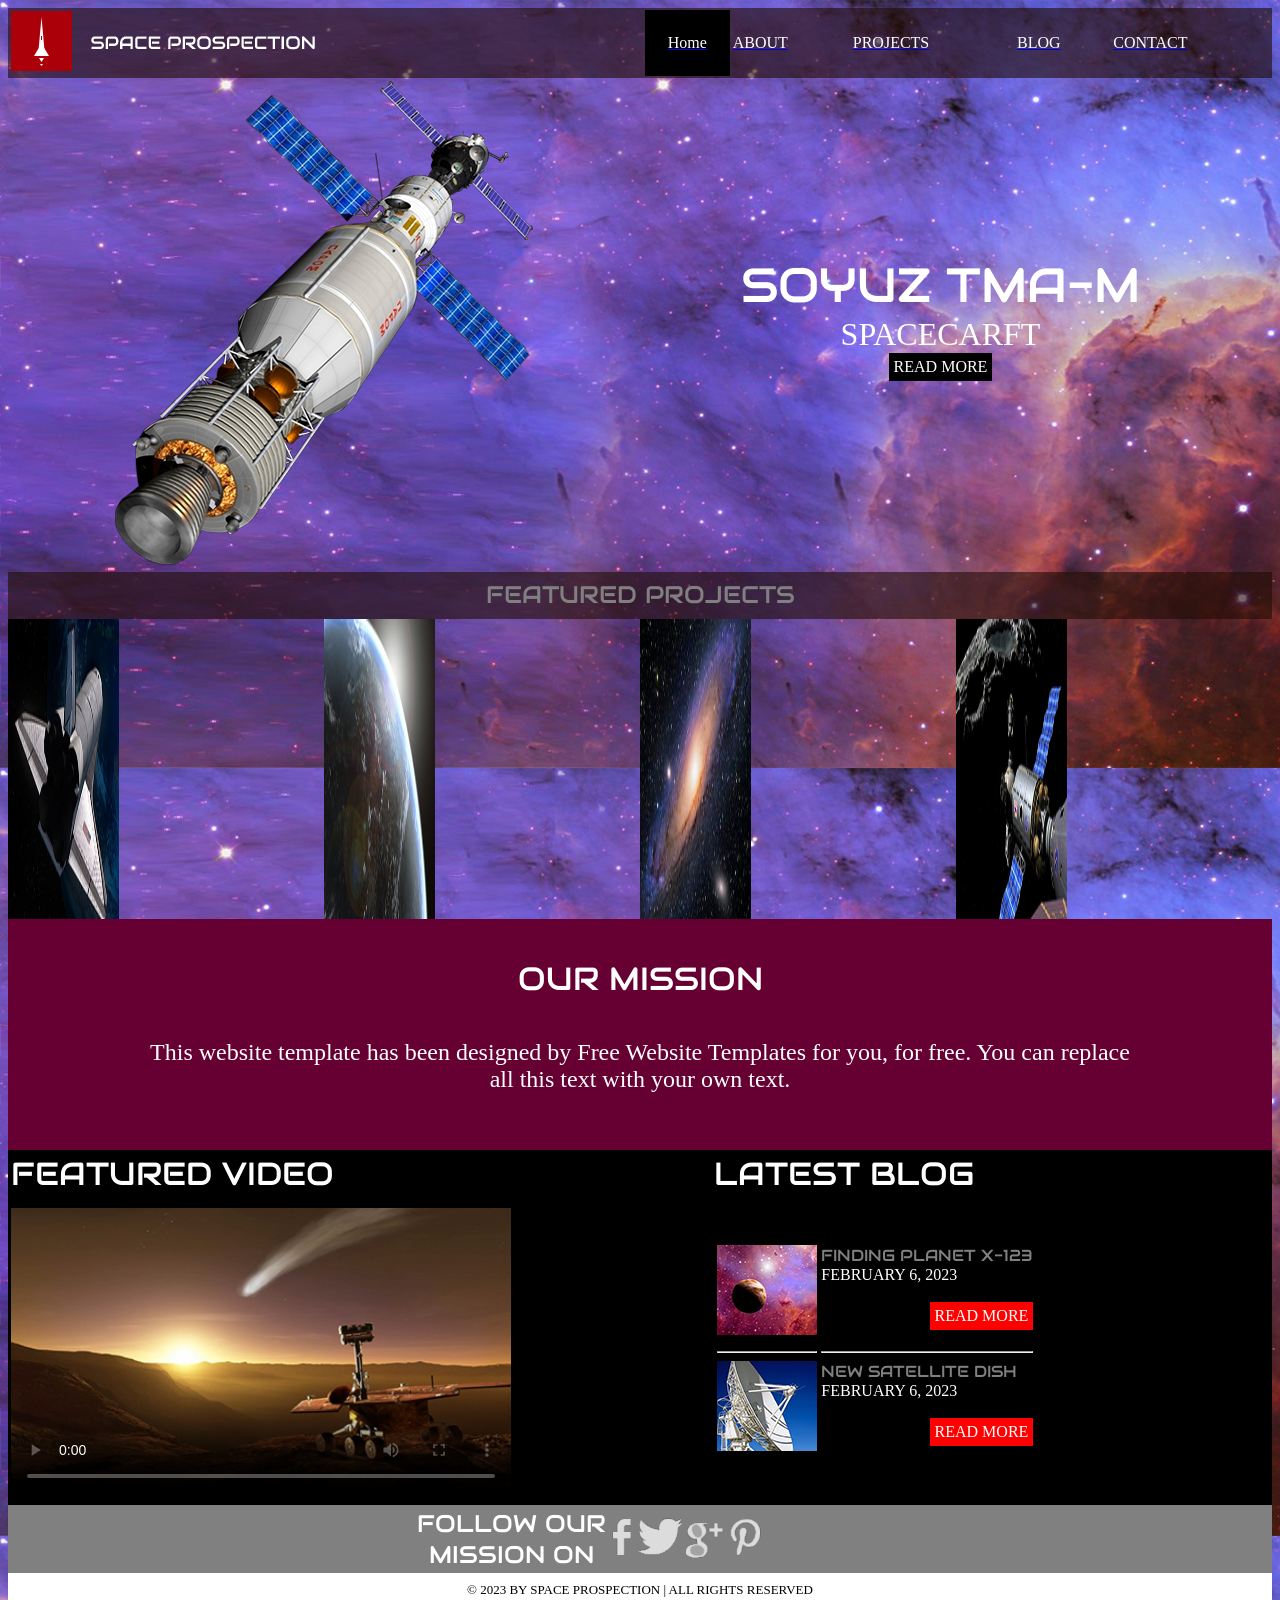
==== index.html @ f5b2ef61 "Update index.html" ====
<!DOCTYPE html>
<html lang="en">

<head>
    <meta charset="UTF-8">
    <meta name="viewport" content="width=device-width, initial-scale=1.0">
    <title>Home</title>
    <link href="https://fonts.googleapis.com/css2?family=Audiowide&display=swap" rel="stylesheet">
</head>

<body background="bg-home.jpg">
    <table background="bg-transparent1.png" width="100%">
        <td><img src="logo.png"></td>
        <td bgcolor="black" align="center"> <a href="#"> <font color="white">Home </font></a></td>
        <td><a href="about.html"> <font color="white">ABOUT </font></a></td>
        <td> <a href="project.html"> <font color="white">PROJECTS </font></a></td> 
        <td> <a href="blog.html"> <font color="white">BLOG </font></a></td>
        <td> <a href="Contact.html"> <font color="white">CONTACT </font></a></td>
    </table>

    <table>
        <tr>
            <td width="100"></td>
            <td>
                <img src="satellite.png">
            </td>
            <td width="200"></td>
            <td align="center">
                <font color="white" face="Audiowide" size="7">SOYUZ TMA-M<BR></font>
                <font color="white" size="6">SPACECARFT<BR></font>

                <table bgcolor="black" align="center" cellpadding="5" cellspacing="0">
                    <tr>
                        <td align="center">
                            <font color="white" size="3">READ MORE</font>
                        </td>
                    </tr>
                </table>

                </p>
            </td>
        </tr>

    </table>



    <table background="bg-transparent1.png" width="100%" cellpadding="5">

        <tr>
            <td align="center">
                <font color="grey" face="Audiowide" size="5"> FEATURED PROJECTS
            </td>
            </font>
        </tr>
        <tr>

        </tr>
    </table>

    <table cellspacing="0" cellpadding="0">
        <tr>
            <td><img src="project-image1.jpg" width="35%" height="300" align="top"></td>
            <td><img src="project-image2.jpg" width="35%" height="300" align="top"></td>
            <td><img src="project-image3.jpg" width="35%" height="300" align="top"></td>
            <td><img src="project-image4.jpg" width="35%" height="300" align="top"></td>
        </tr>
    </table>

    <table bgcolor="#660033" width="100%">
        <tr>
            <td align="center">
                <br><br>
                <font color="white" face="Audiowide" size="6"> OUR MISSION </font>
            </td>
        </tr>
        <tr bgcolor="#660033">
            <td align="center">
                <br>
                <br>

                <font color="white" size="5">
                    This website template has been designed by Free
                    Website Templates for you, for free. You can replace<br>
                    all this text with your own text.
                    <br>
                    <br>
                    <br>
                </font>
            </td>
        </tr>
        </tr>
    </table>

    <table bgcolor="black" width="100%">
        <tr>
            <td>
                <font color="white" face="Audiowide" size="6">
                    FEATURED VIDEO </font>
            </td>
            <td>
                <font color="white" face="Audiowide" size="6">
                    LATEST BLOG </font>
            </td>
        </tr>
        <tr>
            <td>
                <video src="#" controls poster="mars-rover.jpg" width="500" height="300"></video>
            </td>
            <td>
                <table>
                    <tr>
                        <td>
                            <img src="finding-planet.jpg">
                        </td>
                        <td valign="top">
                            <font color="grey" face="Audiowide" size="3">FINDING PLANET X-123</font><br>
                            <Font color="white">FEBRUARY 6, 2023</Font>
                            <table bgcolor="red" align="right"  cellpadding="5" cellspacing="0">
                                <tr>
                                       <br><br>
                                    <td align="center">
                                        <font color="white" size="3">READ MORE</font>
                                       
                                    </td>
                                    
                                </tr>
                            </table>
                        
                        </td>
                        
                    </tr>

                    <tr>
                    
                        <td>
                            <hr>

                            <img src="new-satellitedish.jpg">
                        </td>

                        <td valign="top">
                            <hr>
                            <font color="grey" face="Audiowide" size="3">NEW SATELLITE DISH</font><br>
                            <Font color="white">FEBRUARY 6, 2023</Font>
                        
                        <table bgcolor="red" align="right"  cellpadding="5" cellspacing="0">
                    <tr>
                           <br><br>
                        <td align="center">
                            <font color="white" size="3">READ MORE</font>
                        </td>
                    </tr>
                </table>
                        </td>

            </td>
        </tr>
    </table>

    </td>
    <td width="100"></td>
    </tr>

    </table>


      <table width="100%" bgcolor="grey" cellpadding="1">

        <tr align="center">
         <td width="400" ></td>
            <td >
                <font color="white" face="Audiowide" size="5">FOLLOW OUR MISSION ON</font>
            </td>
           
            <td><img src="f.png"></td>
            <td><img src="p.png"></td>
            <td><img src="g.png"></td>
            <td><img src="icons.png"></td>
            <td width="500"></td>
        </tr>

    </table>
    <table width="100%" bgcolor="white" cellpadding="5">
        <tr align="center">
            <td>
                <font color="black" size="2">© 2023 BY SPACE PROSPECTION | ALL RIGHTS RESERVED</font>
            </td>
        </tr>
    </table>


</body>


</html>
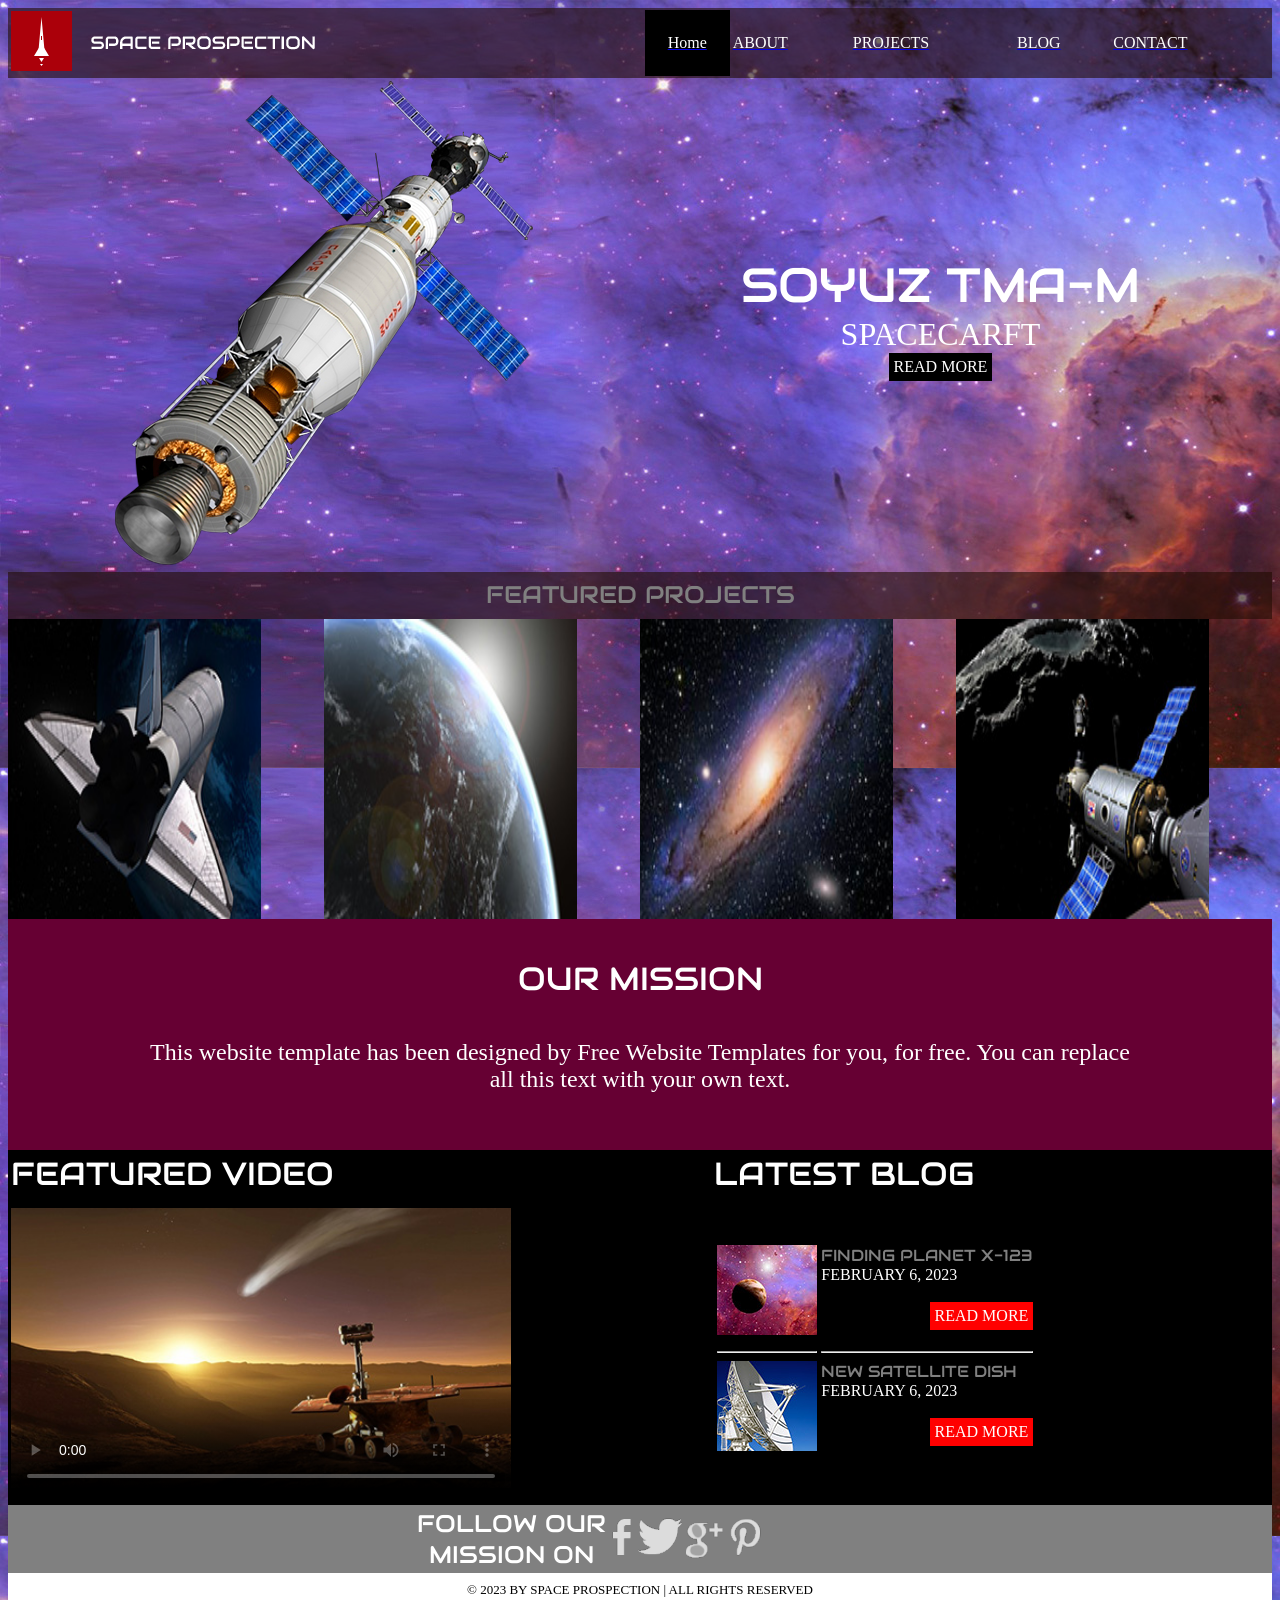
==== commit 32106026: "Update index.html" ====
--- a/index.html
+++ b/index.html
@@ -60,10 +60,10 @@
 
     <table cellspacing="0" cellpadding="0">
         <tr>
-            <td><img src="project-image1.jpg" width="35%" height="300" align="top"></td>
-            <td><img src="project-image2.jpg" width="35%" height="300" align="top"></td>
-            <td><img src="project-image3.jpg" width="35%" height="300" align="top"></td>
-            <td><img src="project-image4.jpg" width="35%" height="300" align="top"></td>
+            <td><img src="project-image1.jpg" width="80%" height="300" align="top"></td>
+            <td><img src="project-image2.jpg" width="80%" height="300" align="top"></td>
+            <td><img src="project-image3.jpg" width="80%" height="300" align="top"></td>
+            <td><img src="project-image4.jpg" width="80%" height="300" align="top"></td>
         </tr>
     </table>
 
@@ -209,3 +209,4 @@
 
 
 
+
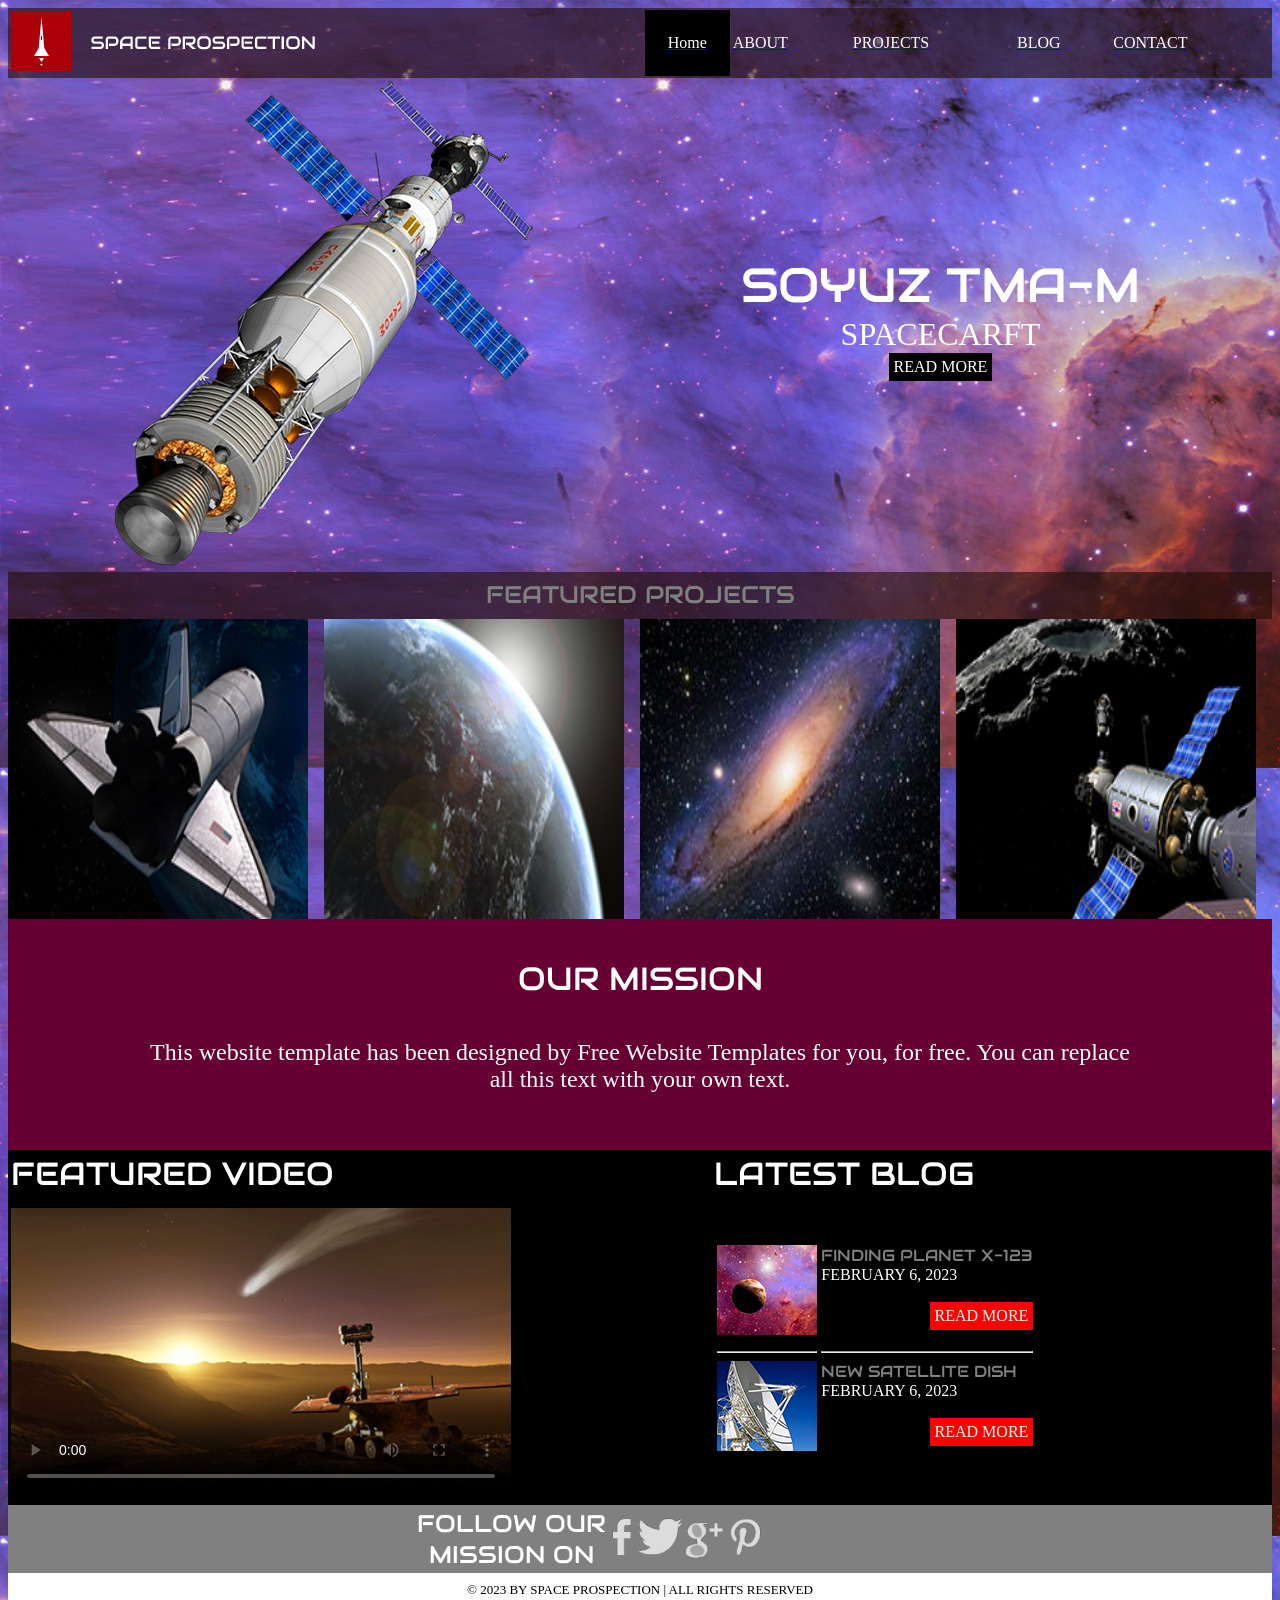
==== commit e0f1a7dd: "Update index.html" ====
--- a/index.html
+++ b/index.html
@@ -60,10 +60,10 @@
 
     <table cellspacing="0" cellpadding="0">
         <tr>
-            <td><img src="project-image1.jpg" width="80%" height="300" align="top"></td>
-            <td><img src="project-image2.jpg" width="80%" height="300" align="top"></td>
-            <td><img src="project-image3.jpg" width="80%" height="300" align="top"></td>
-            <td><img src="project-image4.jpg" width="80%" height="300" align="top"></td>
+            <td><img src="project-image1.jpg" width="95%" height="300" align="top"></td>
+            <td><img src="project-image2.jpg" width="95%" height="300" align="top"></td>
+            <td><img src="project-image3.jpg" width="95%" height="300" align="top"></td>
+            <td><img src="project-image4.jpg" width="95%" height="300" align="top"></td>
         </tr>
     </table>
 
@@ -210,3 +210,4 @@
 
 
 
+
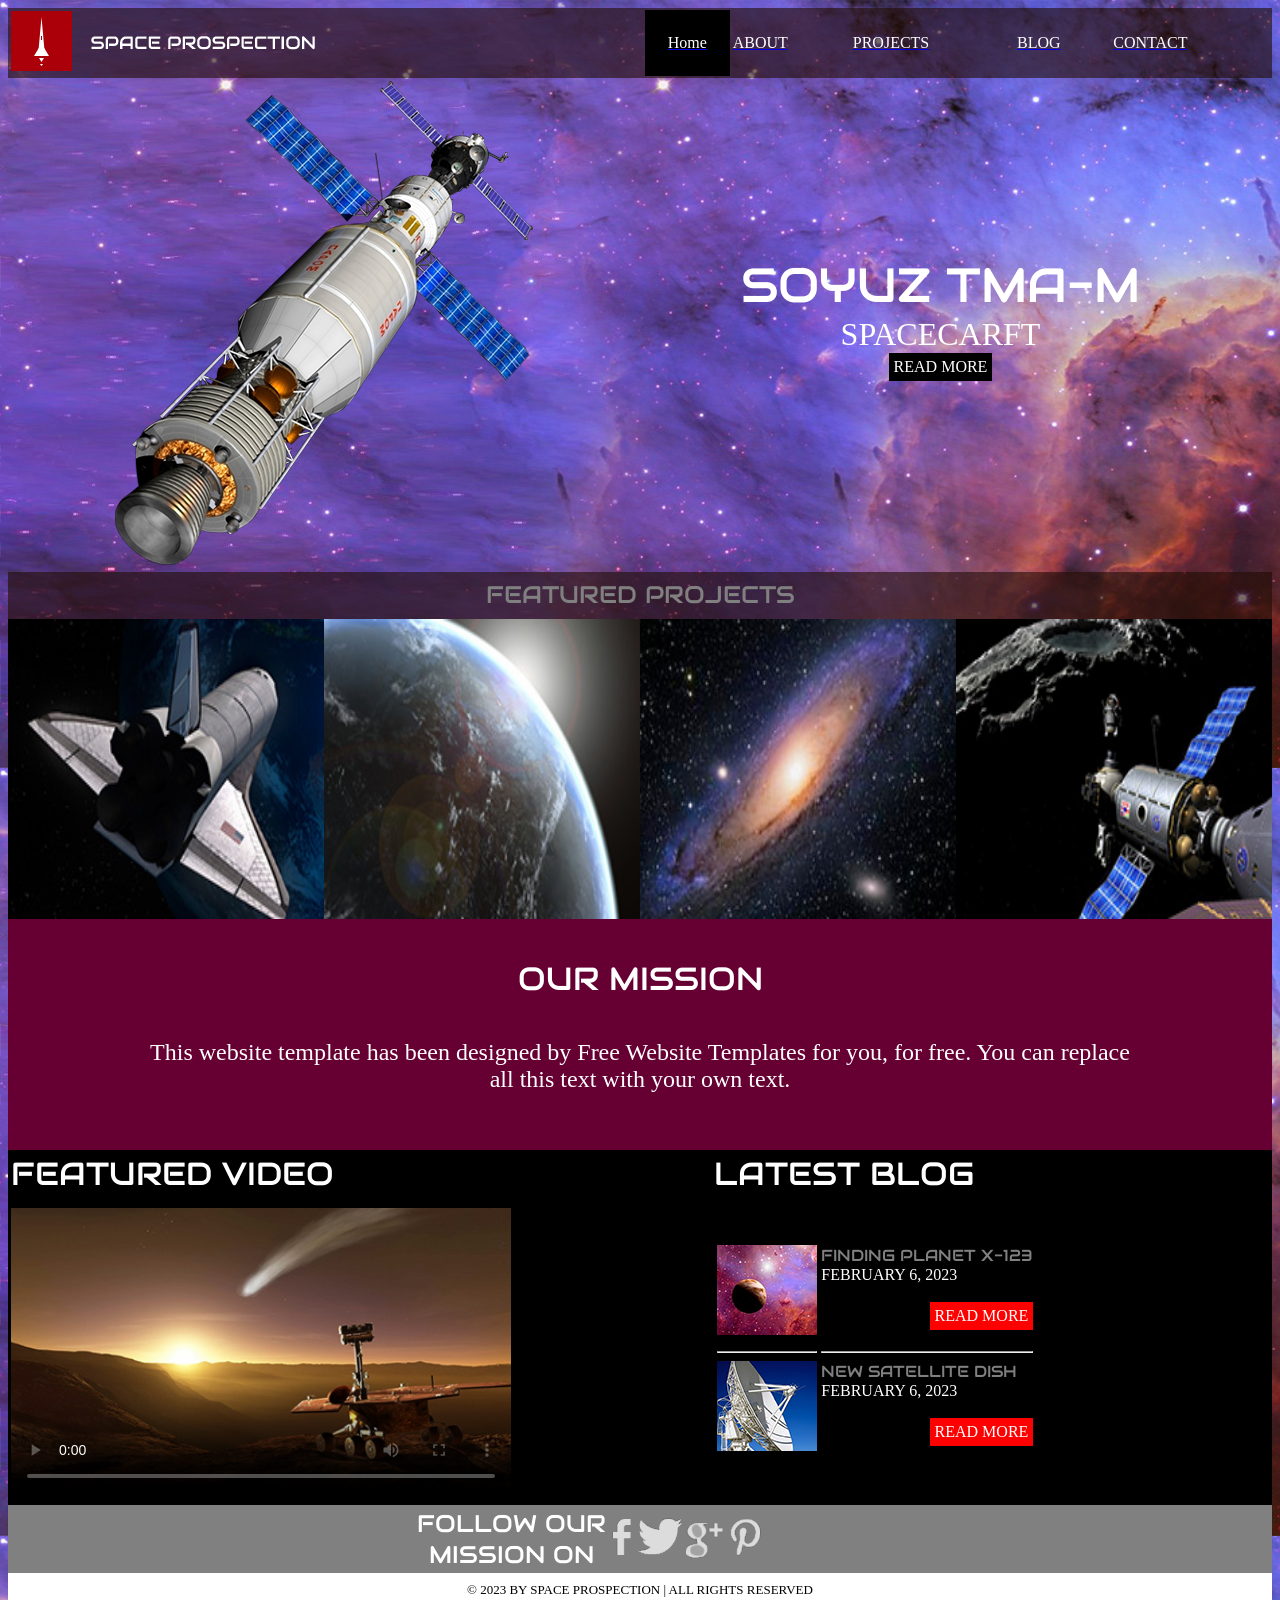
==== commit bfab881a: "Update index.html" ====
--- a/index.html
+++ b/index.html
@@ -60,10 +60,10 @@
 
     <table cellspacing="0" cellpadding="0">
         <tr>
-            <td><img src="project-image1.jpg" width="95%" height="300" align="top"></td>
-            <td><img src="project-image2.jpg" width="95%" height="300" align="top"></td>
-            <td><img src="project-image3.jpg" width="95%" height="300" align="top"></td>
-            <td><img src="project-image4.jpg" width="95%" height="300" align="top"></td>
+            <td><img src="project-image1.jpg" width="100%" height="300" align="top"></td>
+            <td><img src="project-image2.jpg" width="100%" height="300" align="top"></td>
+            <td><img src="project-image3.jpg" width="100%" height="300" align="top"></td>
+            <td><img src="project-image4.jpg" width="100%" height="300" align="top"></td>
         </tr>
     </table>
 
@@ -211,3 +211,4 @@
 
 
 
+
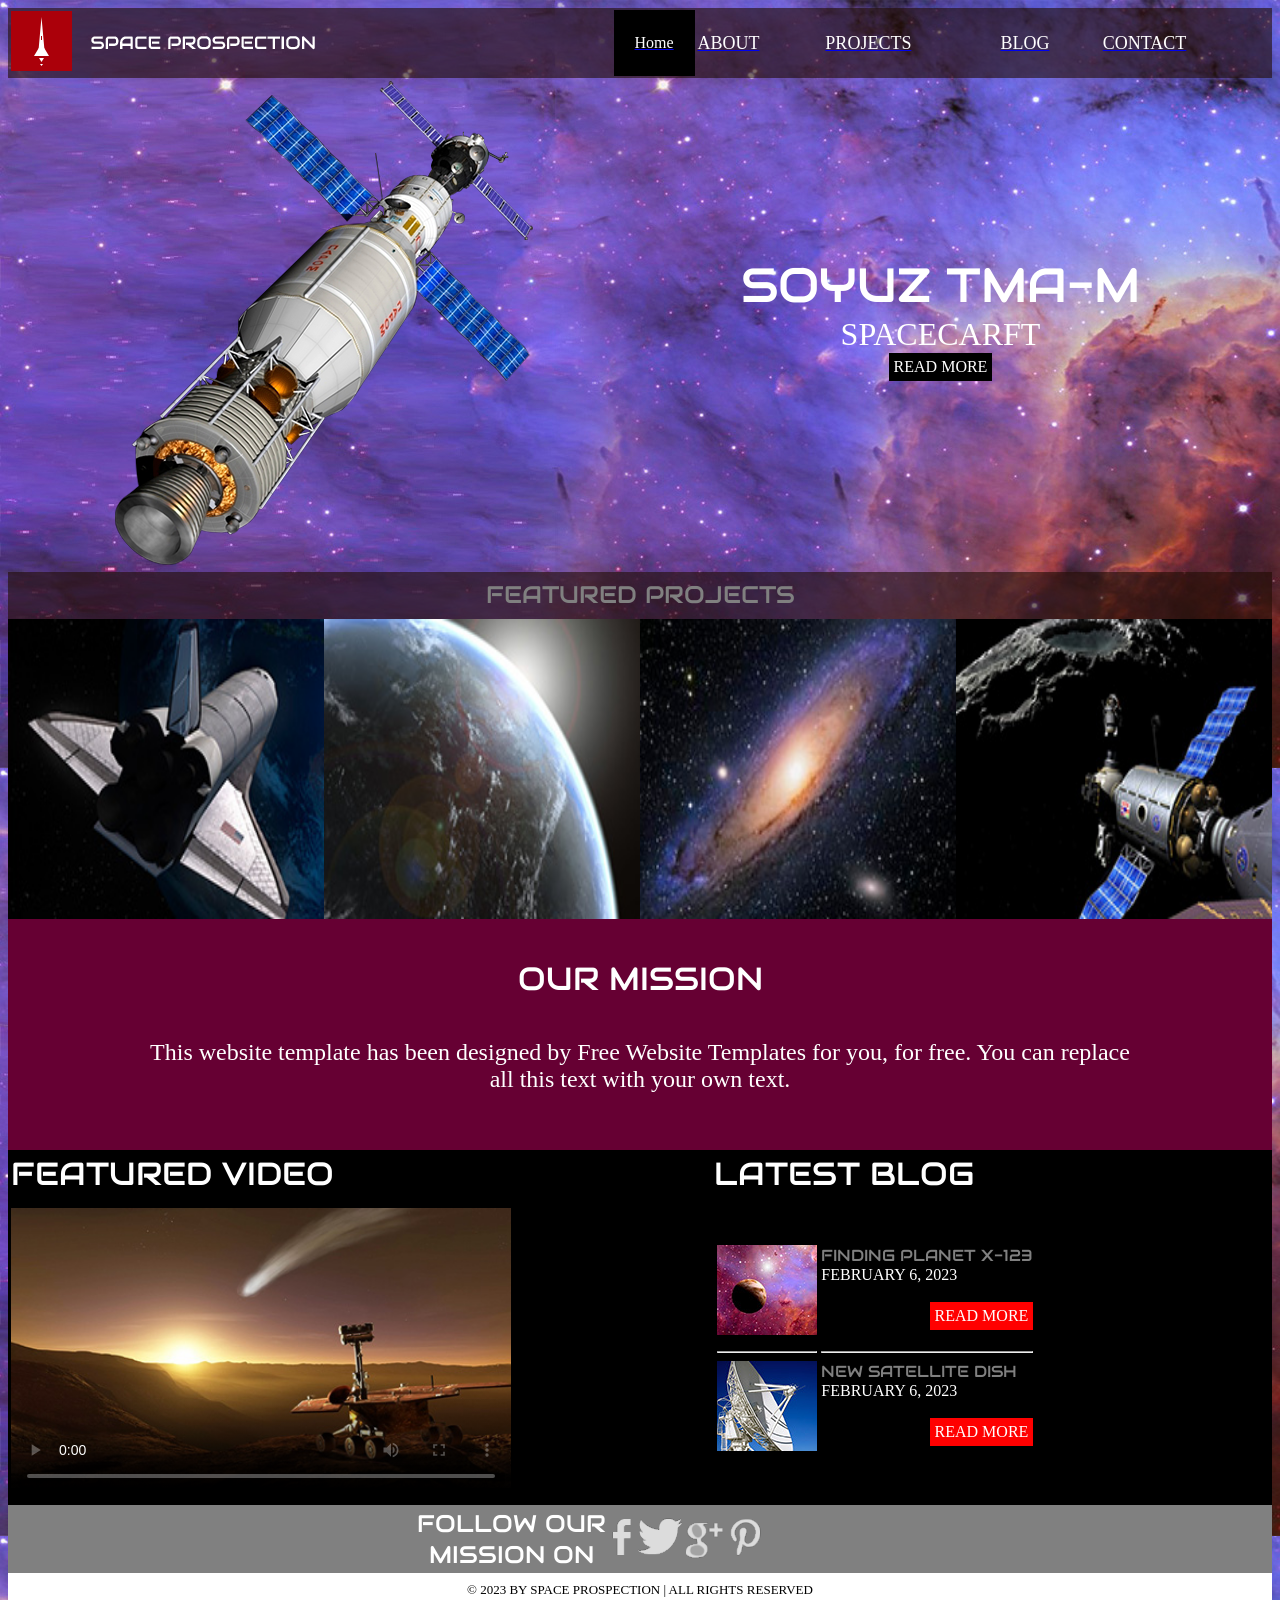
==== commit 8e7b241f: "Update index.html" ====
--- a/index.html
+++ b/index.html
@@ -12,10 +12,10 @@
     <table background="bg-transparent1.png" width="100%">
         <td><img src="logo.png"></td>
         <td bgcolor="black" align="center"> <a href="#"> <font color="white">Home </font></a></td>
-        <td><a href="about.html"> <font color="white">ABOUT </font></a></td>
-        <td> <a href="project.html"> <font color="white">PROJECTS </font></a></td> 
-        <td> <a href="blog.html"> <font color="white">BLOG </font></a></td>
-        <td> <a href="Contact.html"> <font color="white">CONTACT </font></a></td>
+        <td><a href="about.html"> <font color="white" size="4" >ABOUT </font></a></td>
+        <td> <a href="project.html"> <font color="white" size="4" >PROJECTS </font></a></td> 
+        <td> <a href="blog.html"> <font color="white" size="4" >BLOG </font></a></td>
+        <td> <a href="Contact.html"> <font color="white" size="4" >CONTACT </font></a></td>
     </table>
 
     <table>
@@ -212,3 +212,4 @@
 
 
 
+
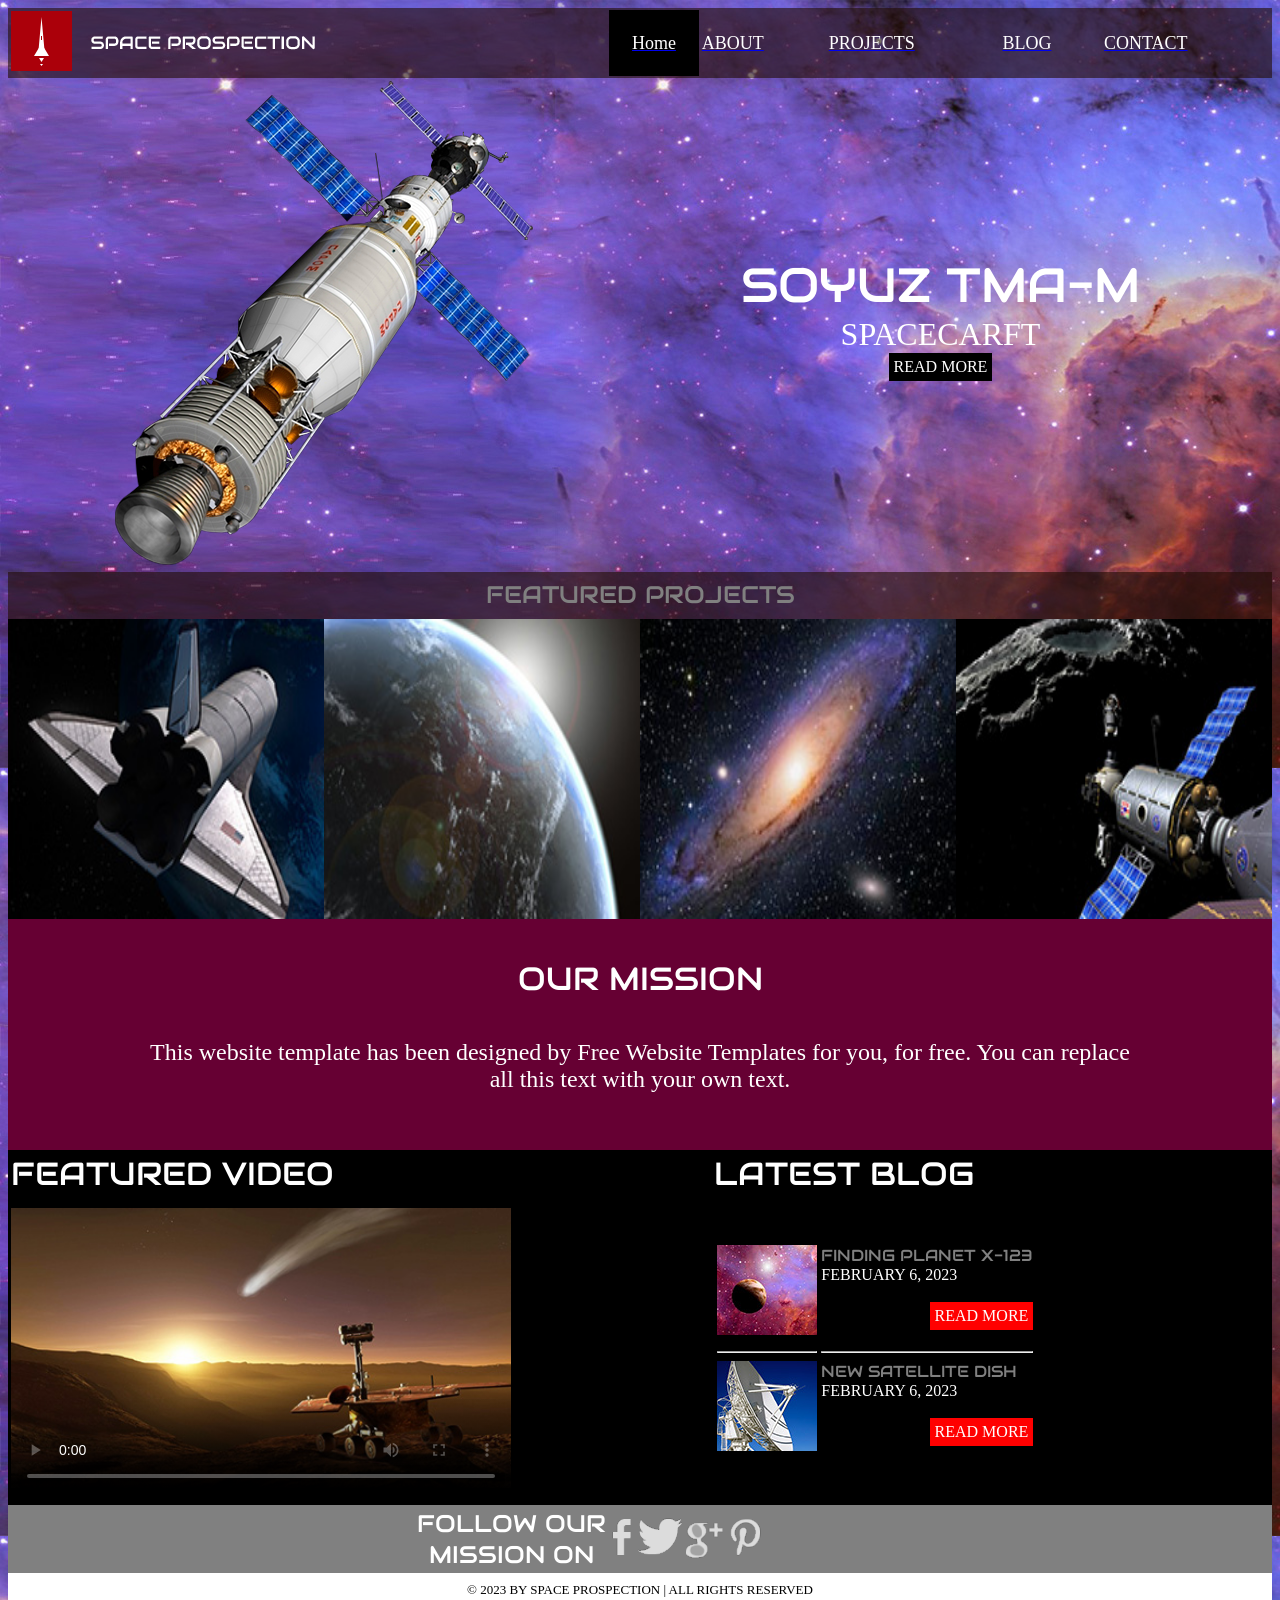
==== commit 3948a87f: "Update index.html" ====
--- a/index.html
+++ b/index.html
@@ -11,7 +11,7 @@
 <body background="bg-home.jpg">
     <table background="bg-transparent1.png" width="100%">
         <td><img src="logo.png"></td>
-        <td bgcolor="black" align="center"> <a href="#"> <font color="white">Home </font></a></td>
+        <td bgcolor="black" align="center"> <a href="#"> <font color="white" size="4" >Home </font></a></td>
         <td><a href="about.html"> <font color="white" size="4" >ABOUT </font></a></td>
         <td> <a href="project.html"> <font color="white" size="4" >PROJECTS </font></a></td> 
         <td> <a href="blog.html"> <font color="white" size="4" >BLOG </font></a></td>
@@ -213,3 +213,4 @@
 
 
 
+
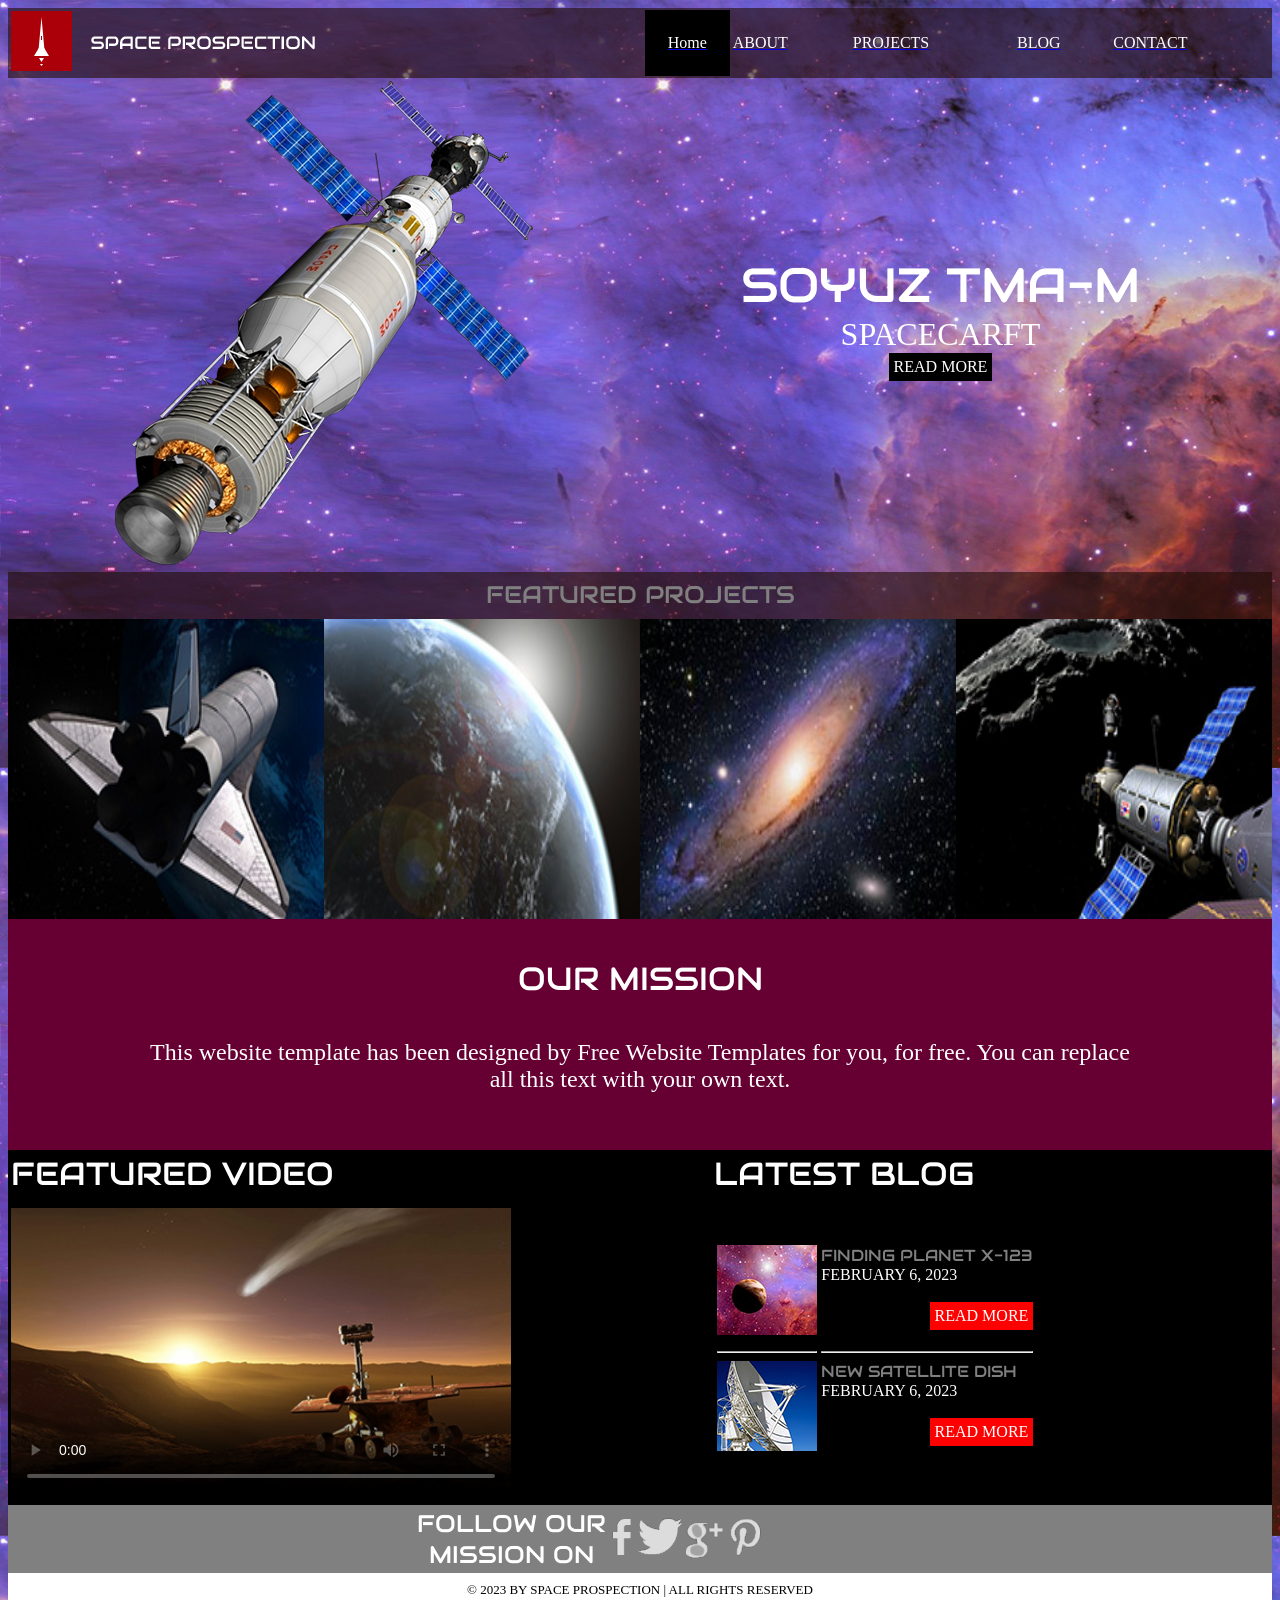
==== commit 04963723: "Update index.html" ====
--- a/index.html
+++ b/index.html
@@ -11,11 +11,11 @@
 <body background="bg-home.jpg">
     <table background="bg-transparent1.png" width="100%">
         <td><img src="logo.png"></td>
-        <td bgcolor="black" align="center"> <a href="#"> <font color="white" size="4" >Home </font></a></td>
-        <td><a href="about.html"> <font color="white" size="4" >ABOUT </font></a></td>
-        <td> <a href="project.html"> <font color="white" size="4" >PROJECTS </font></a></td> 
-        <td> <a href="blog.html"> <font color="white" size="4" >BLOG </font></a></td>
-        <td> <a href="Contact.html"> <font color="white" size="4" >CONTACT </font></a></td>
+        <td bgcolor="black" align="center"> <a href="#"> <font color="white">Home </font></a></td>
+        <td><a href="about.html"> <font color="white">ABOUT </font></a></td>
+        <td> <a href="project.html"> <font color="white">PROJECTS </font></a></td> 
+        <td> <a href="blog.html"> <font color="white">BLOG </font></a></td>
+        <td> <a href="Contact.html"> <font color="white">CONTACT </font></a></td>
     </table>
 
     <table>
@@ -214,3 +214,4 @@
 
 
 
+
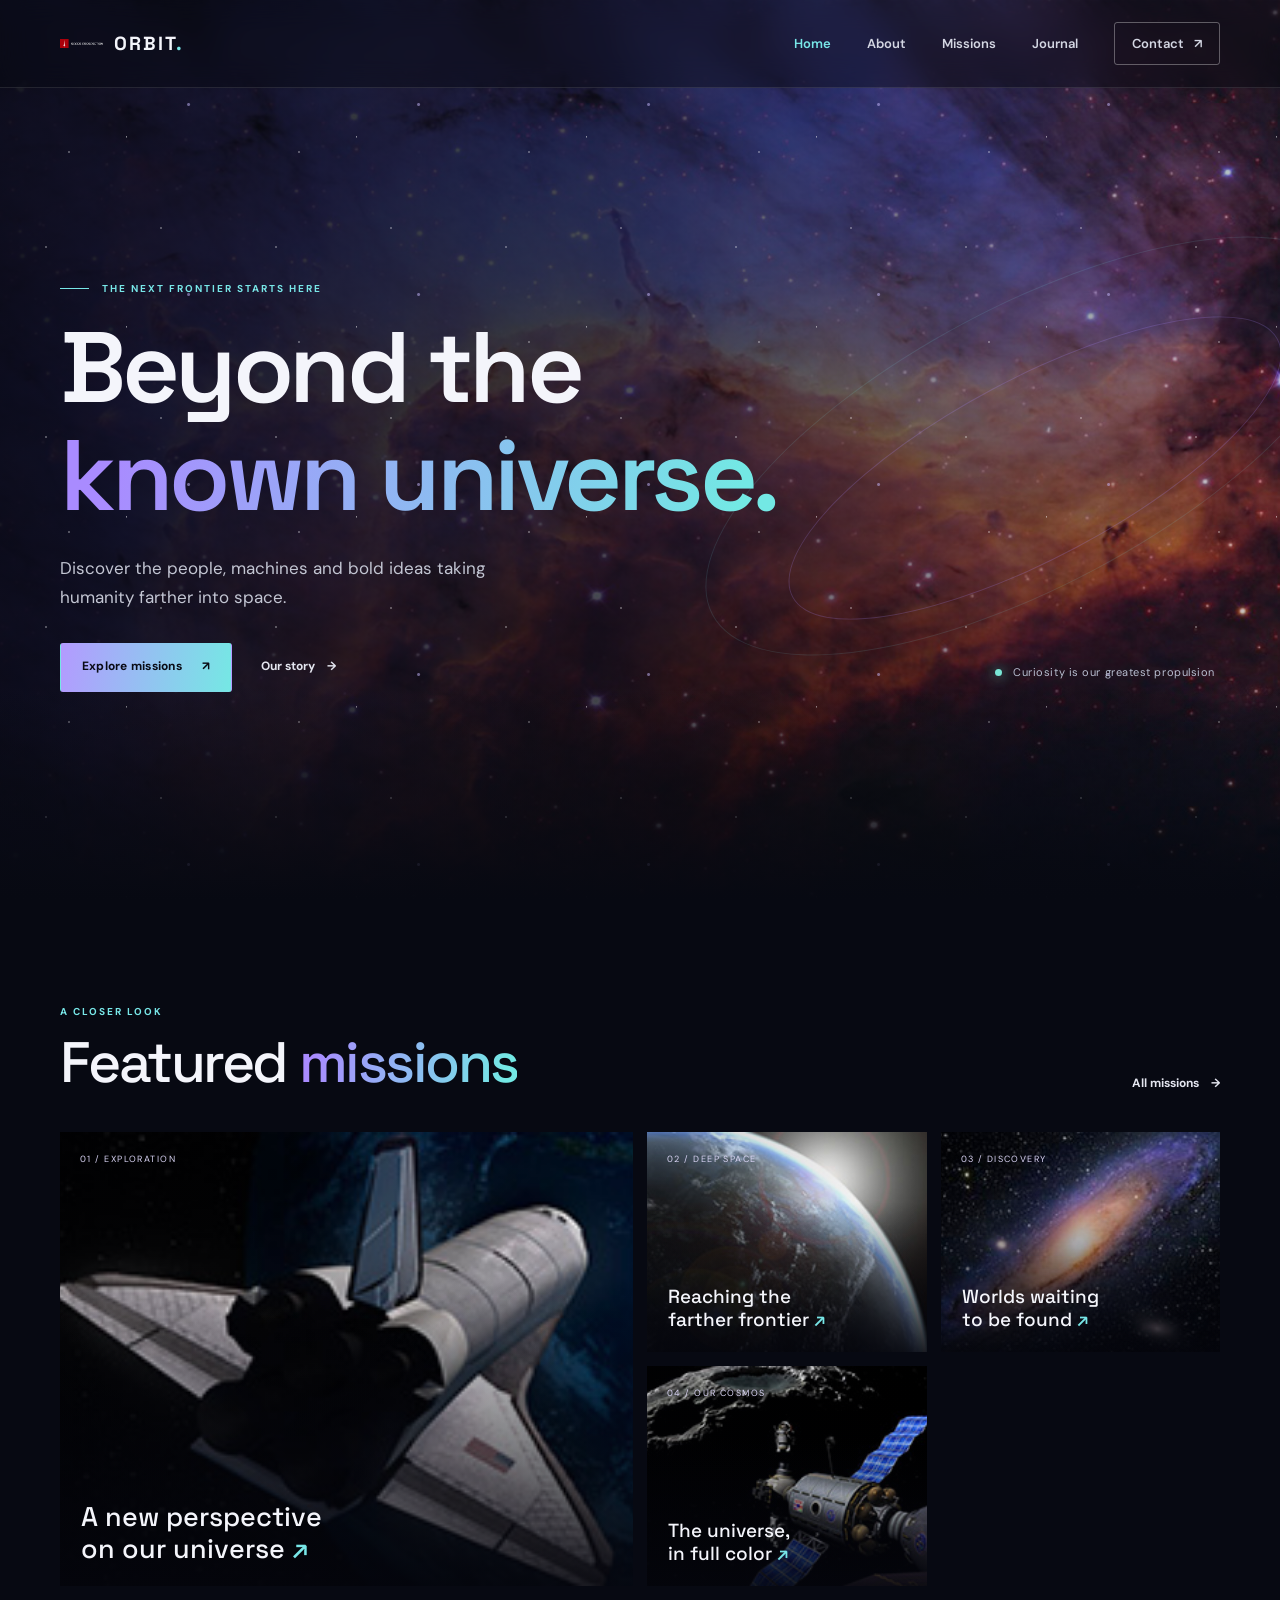
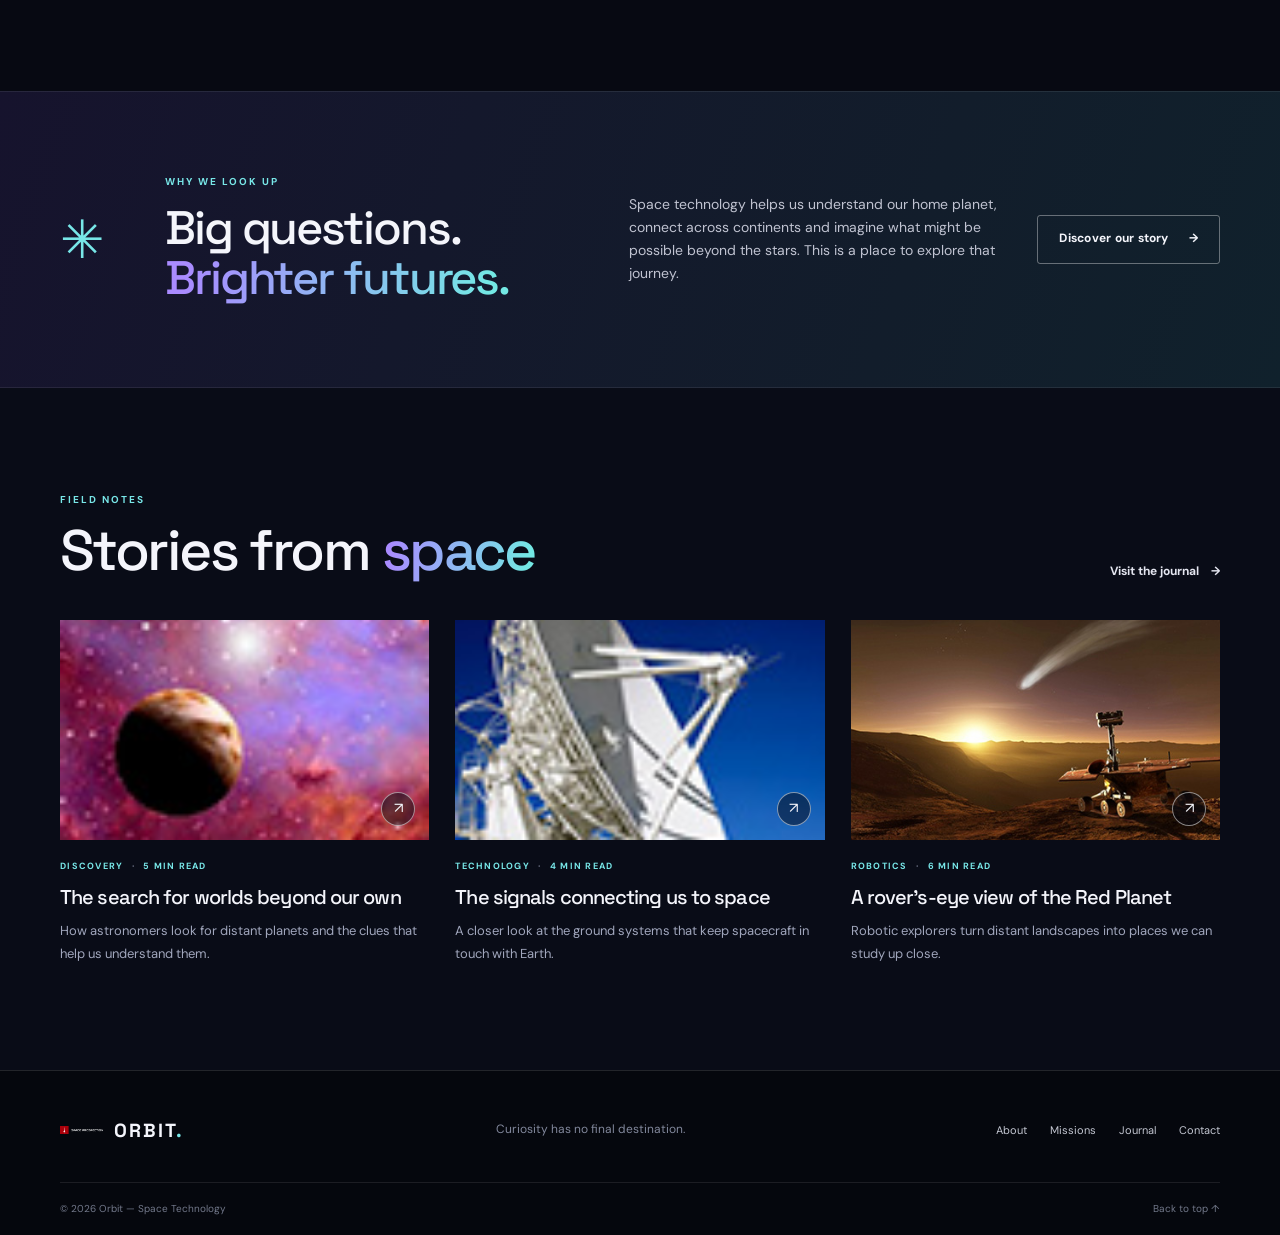
==== commit b4b7cbd7: "Build responsive animated Orbit space technology website" ====
--- a/index.html
+++ b/index.html
@@ -1,217 +1,61 @@
-<!DOCTYPE html>
-<html lang="en">
-
-<head>
-    <meta charset="UTF-8">
-    <meta name="viewport" content="width=device-width, initial-scale=1.0">
-    <title>Home</title>
-    <link href="https://fonts.googleapis.com/css2?family=Audiowide&display=swap" rel="stylesheet">
-</head>
-
-<body background="bg-home.jpg">
-    <table background="bg-transparent1.png" width="100%">
-        <td><img src="logo.png"></td>
-        <td bgcolor="black" align="center"> <a href="#"> <font color="white">Home </font></a></td>
-        <td><a href="about.html"> <font color="white">ABOUT </font></a></td>
-        <td> <a href="project.html"> <font color="white">PROJECTS </font></a></td> 
-        <td> <a href="blog.html"> <font color="white">BLOG </font></a></td>
-        <td> <a href="Contact.html"> <font color="white">CONTACT </font></a></td>
-    </table>
-
-    <table>
-        <tr>
-            <td width="100"></td>
-            <td>
-                <img src="satellite.png">
-            </td>
-            <td width="200"></td>
-            <td align="center">
-                <font color="white" face="Audiowide" size="7">SOYUZ TMA-M<BR></font>
-                <font color="white" size="6">SPACECARFT<BR></font>
-
-                <table bgcolor="black" align="center" cellpadding="5" cellspacing="0">
-                    <tr>
-                        <td align="center">
-                            <font color="white" size="3">READ MORE</font>
-                        </td>
-                    </tr>
-                </table>
-
-                </p>
-            </td>
-        </tr>
-
-    </table>
-
-
-
-    <table background="bg-transparent1.png" width="100%" cellpadding="5">
-
-        <tr>
-            <td align="center">
-                <font color="grey" face="Audiowide" size="5"> FEATURED PROJECTS
-            </td>
-            </font>
-        </tr>
-        <tr>
-
-        </tr>
-    </table>
-
-    <table cellspacing="0" cellpadding="0">
-        <tr>
-            <td><img src="project-image1.jpg" width="100%" height="300" align="top"></td>
-            <td><img src="project-image2.jpg" width="100%" height="300" align="top"></td>
-            <td><img src="project-image3.jpg" width="100%" height="300" align="top"></td>
-            <td><img src="project-image4.jpg" width="100%" height="300" align="top"></td>
-        </tr>
-    </table>
-
-    <table bgcolor="#660033" width="100%">
-        <tr>
-            <td align="center">
-                <br><br>
-                <font color="white" face="Audiowide" size="6"> OUR MISSION </font>
-            </td>
-        </tr>
-        <tr bgcolor="#660033">
-            <td align="center">
-                <br>
-                <br>
-
-                <font color="white" size="5">
-                    This website template has been designed by Free
-                    Website Templates for you, for free. You can replace<br>
-                    all this text with your own text.
-                    <br>
-                    <br>
-                    <br>
-                </font>
-            </td>
-        </tr>
-        </tr>
-    </table>
-
-    <table bgcolor="black" width="100%">
-        <tr>
-            <td>
-                <font color="white" face="Audiowide" size="6">
-                    FEATURED VIDEO </font>
-            </td>
-            <td>
-                <font color="white" face="Audiowide" size="6">
-                    LATEST BLOG </font>
-            </td>
-        </tr>
-        <tr>
-            <td>
-                <video src="#" controls poster="mars-rover.jpg" width="500" height="300"></video>
-            </td>
-            <td>
-                <table>
-                    <tr>
-                        <td>
-                            <img src="finding-planet.jpg">
-                        </td>
-                        <td valign="top">
-                            <font color="grey" face="Audiowide" size="3">FINDING PLANET X-123</font><br>
-                            <Font color="white">FEBRUARY 6, 2023</Font>
-                            <table bgcolor="red" align="right"  cellpadding="5" cellspacing="0">
-                                <tr>
-                                       <br><br>
-                                    <td align="center">
-                                        <font color="white" size="3">READ MORE</font>
-                                       
-                                    </td>
-                                    
-                                </tr>
-                            </table>
-                        
-                        </td>
-                        
-                    </tr>
-
-                    <tr>
-                    
-                        <td>
-                            <hr>
-
-                            <img src="new-satellitedish.jpg">
-                        </td>
-
-                        <td valign="top">
-                            <hr>
-                            <font color="grey" face="Audiowide" size="3">NEW SATELLITE DISH</font><br>
-                            <Font color="white">FEBRUARY 6, 2023</Font>
-                        
-                        <table bgcolor="red" align="right"  cellpadding="5" cellspacing="0">
-                    <tr>
-                           <br><br>
-                        <td align="center">
-                            <font color="white" size="3">READ MORE</font>
-                        </td>
-                    </tr>
-                </table>
-                        </td>
-
-            </td>
-        </tr>
-    </table>
-
-    </td>
-    <td width="100"></td>
-    </tr>
-
-    </table>
-
-
-      <table width="100%" bgcolor="grey" cellpadding="1">
-
-        <tr align="center">
-         <td width="400" ></td>
-            <td >
-                <font color="white" face="Audiowide" size="5">FOLLOW OUR MISSION ON</font>
-            </td>
-           
-            <td><img src="f.png"></td>
-            <td><img src="p.png"></td>
-            <td><img src="g.png"></td>
-            <td><img src="icons.png"></td>
-            <td width="500"></td>
-        </tr>
-
-    </table>
-    <table width="100%" bgcolor="white" cellpadding="5">
-        <tr align="center">
-            <td>
-                <font color="black" size="2">© 2023 BY SPACE PROSPECTION | ALL RIGHTS RESERVED</font>
-            </td>
-        </tr>
-    </table>
-
-
-</body>
-
-
-</html>
-
-
-
-
-
-
-
-
-
-
-
-
-
-
-
-
-
-
-
-
-
+<!DOCTYPE html>
+<html lang="en">
+<head>
+  <meta charset="UTF-8">
+  <meta name="viewport" content="width=device-width, initial-scale=1.0">
+  <meta name="description" content="Explore spacecraft, missions and discoveries shaping our understanding of the universe.">
+  <title>Orbit — Space Technology</title>
+  <link rel="preconnect" href="https://fonts.googleapis.com">
+  <link rel="preconnect" href="https://fonts.gstatic.com" crossorigin>
+  <link href="https://fonts.googleapis.com/css2?family=DM+Sans:wght@400;500;600;700&family=Space+Grotesk:wght@400;500;600;700&display=swap" rel="stylesheet">
+  <link rel="stylesheet" href="styles.css">
+</head>
+<body>
+  <header class="site-header">
+    <div class="container nav-wrap">
+      <a class="brand" href="index.html" aria-label="Orbit home"><img src="logo.png" alt="Orbit space logo"><span>ORBIT<span class="brand-dot">.</span></span></a>
+      <nav class="main-nav" aria-label="Main navigation">
+        <a class="active" href="index.html">Home</a><a href="about.html">About</a><a href="project.html">Missions</a><a href="blog.html">Journal</a><a class="nav-cta" href="Contact.html">Contact <span aria-hidden="true">↗</span></a>
+      </nav>
+    </div>
+  </header>
+  <main>
+    <section class="hero hero-home">
+      <div class="hero-stars" aria-hidden="true"></div>
+      <div class="container hero-content">
+        <p class="eyebrow fade-in"><span class="eyebrow-line"></span> THE NEXT FRONTIER STARTS HERE</p>
+        <h1 class="fade-in delay-1">Beyond the<br><span class="text-gradient">known universe.</span></h1>
+        <p class="hero-copy fade-in delay-2">Discover the people, machines and bold ideas taking humanity farther into space.</p>
+        <div class="hero-actions fade-in delay-3"><a class="button button-primary" href="project.html">Explore missions <span aria-hidden="true">↗</span></a><a class="text-link" href="about.html">Our story <span aria-hidden="true">→</span></a></div>
+        <div class="hero-note fade-in delay-3"><span class="status-dot"></span> Curiosity is our greatest propulsion</div>
+      </div>
+      <div class="hero-orbit orbit-one" aria-hidden="true"></div><div class="hero-orbit orbit-two" aria-hidden="true"></div>
+    </section>
+
+    <section class="section section-featured">
+      <div class="container">
+        <div class="section-heading"><div><p class="eyebrow">A CLOSER LOOK</p><h2>Featured <span class="text-gradient">missions</span></h2></div><a class="text-link" href="project.html">All missions <span aria-hidden="true">→</span></a></div>
+        <div class="feature-grid">
+          <a class="feature-card feature-large" href="project.html"><img src="project-image1.jpg" alt="Space exploration mission imagery" loading="lazy"><span class="card-shade"></span><span class="feature-label">01 / EXPLORATION</span><span class="feature-title">A new perspective<br>on our universe <span>↗</span></span></a>
+          <a class="feature-card" href="project.html"><img src="project-image2.jpg" alt="A spacecraft exploring beyond Earth" loading="lazy"><span class="card-shade"></span><span class="feature-label">02 / DEEP SPACE</span><span class="feature-title">Reaching the<br>farther frontier <span>↗</span></span></a>
+          <a class="feature-card" href="project.html"><img src="project-image3.jpg" alt="A view of a distant galaxy" loading="lazy"><span class="card-shade"></span><span class="feature-label">03 / DISCOVERY</span><span class="feature-title">Worlds waiting<br>to be found <span>↗</span></span></a>
+          <a class="feature-card" href="project.html"><img src="project-image4.jpg" alt="A planet seen from space" loading="lazy"><span class="card-shade"></span><span class="feature-label">04 / OUR COSMOS</span><span class="feature-title">The universe,<br>in full color <span>↗</span></span></a>
+        </div>
+      </div>
+    </section>
+
+    <section class="mission-band"><div class="container mission-inner"><div class="mission-mark" aria-hidden="true">✳</div><div><p class="eyebrow">WHY WE LOOK UP</p><h2>Big questions.<br><span class="text-gradient">Brighter futures.</span></h2></div><p class="mission-copy">Space technology helps us understand our home planet, connect across continents and imagine what might be possible beyond the stars. This is a place to explore that journey.</p><a class="button button-outline" href="about.html">Discover our story <span aria-hidden="true">→</span></a></div></section>
+
+    <section class="section section-stories">
+      <div class="container"><div class="section-heading"><div><p class="eyebrow">FIELD NOTES</p><h2>Stories from <span class="text-gradient">space</span></h2></div><a class="text-link" href="blog.html">Visit the journal <span aria-hidden="true">→</span></a></div>
+        <div class="story-grid">
+          <article class="story-card"><a class="story-image" href="blog.html"><img src="finding-planet.jpg" alt="An artist's view of a planet" loading="lazy"><span class="image-arrow">↗</span></a><p class="story-meta">DISCOVERY <span>·</span> 5 MIN READ</p><h3><a href="blog.html">The search for worlds beyond our own</a></h3><p>How astronomers look for distant planets and the clues that help us understand them.</p></article>
+          <article class="story-card"><a class="story-image" href="blog.html"><img src="new-satellitedish.jpg" alt="Satellite communications technology" loading="lazy"><span class="image-arrow">↗</span></a><p class="story-meta">TECHNOLOGY <span>·</span> 4 MIN READ</p><h3><a href="blog.html">The signals connecting us to space</a></h3><p>A closer look at the ground systems that keep spacecraft in touch with Earth.</p></article>
+          <article class="story-card"><a class="story-image" href="blog.html"><img src="mars-rover.jpg" alt="Mars rover exploring the surface" loading="lazy"><span class="image-arrow">↗</span></a><p class="story-meta">ROBOTICS <span>·</span> 6 MIN READ</p><h3><a href="blog.html">A rover's-eye view of the Red Planet</a></h3><p>Robotic explorers turn distant landscapes into places we can study up close.</p></article>
+        </div>
+      </div>
+    </section>
+  </main>
+  <footer class="site-footer"><div class="container footer-top"><a class="brand" href="index.html"><img src="logo.png" alt=""><span>ORBIT<span class="brand-dot">.</span></span></a><p>Curiosity has no final destination.</p><nav aria-label="Footer navigation"><a href="about.html">About</a><a href="project.html">Missions</a><a href="blog.html">Journal</a><a href="Contact.html">Contact</a></nav></div><div class="container footer-bottom"><span>© 2026 Orbit — Space Technology</span><a href="#top" onclick="window.scrollTo({top:0,behavior:'smooth'});return false;">Back to top ↑</a></div></footer>
+</body>
+</html>
--- a/styles.css
+++ b/styles.css
@@ -0,0 +1 @@
+:root{--bg:#070912;--bg-soft:#0c1020;--panel:#111629;--text:#f4f5fb;--muted:#a0a6bc;--purple:#a98bff;--cyan:#78e7e8;--line:rgba(255,255,255,.12);--font-display:'Space Grotesk',sans-serif;--font-body:'DM Sans',sans-serif;--container:1160px}*{box-sizing:border-box}html{scroll-behavior:smooth;scroll-padding-top:90px}body{margin:0;background:var(--bg);color:var(--text);font-family:var(--font-body);font-size:16px;line-height:1.65;overflow-x:hidden}img{display:block;max-width:100%}a{color:inherit;text-decoration:none}button,input,textarea{font:inherit}.container{width:min(var(--container),calc(100% - 48px));margin-inline:auto}.site-header{position:absolute;z-index:10;inset:0 0 auto;height:88px;border-bottom:1px solid rgba(255,255,255,.1);background:rgba(7,9,18,.45);backdrop-filter:blur(14px)}.nav-wrap{height:100%;display:flex;align-items:center;justify-content:space-between}.brand{display:inline-flex;align-items:center;gap:11px;font:700 19px var(--font-display);letter-spacing:.11em}.brand img{width:43px;height:43px;object-fit:contain}.brand-dot{color:var(--cyan)}.main-nav{display:flex;align-items:center;gap:36px;font-size:13px;font-weight:600;color:#d4d7e3}.main-nav a{transition:color .25s ease}.main-nav a:hover,.main-nav a.active{color:var(--cyan)}.main-nav .nav-cta{padding:10px 17px;border:1px solid rgba(255,255,255,.32);border-radius:3px}.nav-cta span{margin-left:7px}.hero,.page-hero{position:relative;overflow:hidden;background-color:#080b17;background-size:cover;background-position:center}.hero-home{min-height:760px;height:min(100vh,900px);display:flex;align-items:center;background-image:linear-gradient(90deg,rgba(6,8,18,.93) 0%,rgba(6,8,18,.72) 48%,rgba(6,8,18,.2) 100%),url('bg-home.jpg')}.hero-home:after,.page-hero:after{content:"";position:absolute;inset:0;pointer-events:none;background:linear-gradient(0deg,var(--bg) 0%,transparent 24%)}.hero-content,.page-hero-content{position:relative;z-index:2;padding-top:74px}.hero-content{max-width:var(--container);width:min(var(--container),calc(100% - 48px));margin-inline:auto}.eyebrow{margin:0 0 18px;color:var(--cyan);font-size:10px;font-weight:700;letter-spacing:.2em;line-height:1.4}.eyebrow-line{display:inline-block;width:29px;height:1px;margin:0 9px 3px 0;background:var(--cyan)}h1,h2,h3,p{margin-top:0}h1,h2,h3{font-family:var(--font-display);line-height:1.08;letter-spacing:-.045em}h1{max-width:760px;margin:0 0 24px;font-size:clamp(54px,8vw,100px);font-weight:600}.text-gradient{background:linear-gradient(100deg,#a98bff 8%,#73e8e4 94%);-webkit-background-clip:text;background-clip:text;color:transparent}.hero-copy{max-width:490px;margin:0 0 32px;color:#c3c6d3;font-size:17px}.hero-actions{display:flex;align-items:center;gap:29px}.button{min-height:49px;display:inline-flex;align-items:center;justify-content:center;gap:20px;padding:0 21px;border:1px solid transparent;border-radius:3px;font-size:12px;font-weight:700;letter-spacing:.02em;transition:transform .25s ease,background .25s ease,border-color .25s ease}.button:hover{transform:translateY(-3px)}.button-primary{color:#090b15;background:linear-gradient(100deg,#b39aff,#75e8e4)}.button-primary:hover{background:linear-gradient(100deg,#c1aeff,#9af0ed)}.button-outline{border-color:rgba(255,255,255,.36);color:var(--text)}.button-outline:hover{border-color:var(--cyan);color:var(--cyan)}.text-link{display:inline-flex;align-items:center;gap:12px;color:#e4e6f0;font-size:12px;font-weight:700;transition:color .2s ease,gap .2s ease}.text-link:hover{gap:17px;color:var(--cyan)}.hero-note{position:absolute;top:455px;right:5px;color:#b8bed0;font-size:11px;letter-spacing:.05em}.status-dot{display:inline-block;width:7px;height:7px;margin-right:8px;border-radius:50%;background:#79e6d5;box-shadow:0 0 13px #79e6d5;animation:pulse 2s infinite}.hero-stars{position:absolute;inset:0;opacity:.5;background-image:radial-gradient(1px 1px at 20% 30%,#fff 50%,transparent 100%),radial-gradient(1px 1px at 70% 20%,#fff 50%,transparent 100%),radial-gradient(2px 2px at 82% 55%,#c9bbff 50%,transparent 100%),radial-gradient(1px 1px at 55% 72%,#fff 50%,transparent 100%),radial-gradient(1px 1px at 30% 80%,#fff 50%,transparent 100%);background-size:230px 190px;animation:star-drift 70s linear infinite}.hero-orbit{position:absolute;z-index:1;width:550px;height:180px;border:1px solid rgba(169,139,255,.22);border-radius:50%;right:-30px;top:42%;transform:rotate(-28deg);animation:orbit-float 9s ease-in-out infinite}.orbit-two{width:720px;height:280px;right:-110px;top:34%;border-color:rgba(120,231,232,.12);animation-delay:-4s}.section{padding:105px 0}.section-heading{display:flex;align-items:end;justify-content:space-between;gap:24px;margin-bottom:38px}.section-heading h2,.about-intro h2,.mission-inner h2,.cta-inner h2,.contact-aside h2{margin:0;font-size:clamp(36px,5vw,57px);font-weight:500}.section-heading .eyebrow{margin-bottom:13px}.section-featured{background:var(--bg)}.feature-grid{display:grid;grid-template-columns:repeat(4,1fr);grid-template-rows:220px 220px;gap:14px}.feature-card{position:relative;display:block;min-width:0;overflow:hidden;background:#171b2c}.feature-large{grid-row:span 2;grid-column:span 2}.feature-card img{width:100%;height:100%;object-fit:cover;transition:transform .7s cubic-bezier(.2,.8,.2,1)}.feature-card:hover img,.story-image:hover img,.mission-card-image:hover img,.journal-feature-image:hover img{transform:scale(1.055)}.card-shade{position:absolute;inset:0;background:linear-gradient(0deg,rgba(4,5,12,.9),transparent 68%),linear-gradient(90deg,rgba(4,5,12,.2),transparent)}.feature-label{position:absolute;top:20px;left:20px;color:#d9d4f4;font-size:9px;letter-spacing:.16em}.feature-title{position:absolute;bottom:20px;left:21px;font:500 19px/1.2 var(--font-display)}.feature-large .feature-title{font-size:27px}.feature-title span{color:var(--cyan)}.mission-band{padding:83px 0;background:linear-gradient(110deg,#16132d,#121d2b 70%,#10212c);border-block:1px solid rgba(255,255,255,.08)}.mission-inner{display:grid;grid-template-columns:70px 1.15fr 1fr auto;align-items:center;gap:35px}.mission-mark{font-size:53px;color:var(--cyan);animation:slow-spin 24s linear infinite}.mission-inner .eyebrow{margin-bottom:14px}.mission-inner h2{font-size:clamp(34px,4vw,47px)}.mission-copy{margin:0;color:#c0c3d1;font-size:14px}.section-stories{background:#090c17}.story-grid{display:grid;grid-template-columns:repeat(3,1fr);gap:26px}.story-card{min-width:0}.story-image,.journal-feature-image{position:relative;display:block;overflow:hidden;background:#15192a}.story-image{height:220px;margin-bottom:19px}.story-image img,.journal-feature-image img{width:100%;height:100%;object-fit:cover;transition:transform .7s cubic-bezier(.2,.8,.2,1)}.image-arrow{position:absolute;right:14px;bottom:14px;width:34px;height:34px;display:grid;place-items:center;border:1px solid rgba(255,255,255,.5);border-radius:50%;background:rgba(7,9,18,.5);font-size:15px;transition:background .25s ease,color .25s ease}.story-image:hover .image-arrow,.journal-feature-image:hover .image-arrow{background:var(--cyan);color:#081015}.story-meta{margin:0 0 11px;color:var(--cyan);font-size:9px;font-weight:700;letter-spacing:.14em}.story-meta span{padding:0 5px;color:#82889c}.story-card h3{margin:0 0 10px;font-size:20px;font-weight:500;line-height:1.3}.story-card h3 a:hover,.journal-feature-copy h2 a:hover{color:var(--cyan)}.story-card>p:last-child{margin:0;color:var(--muted);font-size:13px;line-height:1.7}.site-footer{padding:38px 0 0;background:#05070d;border-top:1px solid var(--line)}.footer-top{display:flex;align-items:center;justify-content:space-between;gap:24px;padding-bottom:30px}.footer-top>p{margin:0;color:#82889c;font-size:12px}.footer-top nav{display:flex;gap:23px;color:#c4c7d2;font-size:11px}.footer-top nav a:hover,.footer-bottom a:hover{color:var(--cyan)}.footer-bottom{display:flex;justify-content:space-between;padding:18px 0;border-top:1px solid rgba(255,255,255,.09);color:#73798b;font-size:10px}.page-hero{min-height:560px;height:68vh;max-height:700px;display:flex;align-items:flex-end;background-image:linear-gradient(90deg,rgba(6,8,18,.88),rgba(6,8,18,.25)),url('bg-about.jpg')}.page-hero-content{padding-bottom:90px}.page-hero h1{font-size:clamp(58px,8vw,92px)}.page-hero .hero-copy{margin-bottom:0}.about-hero{background-image:linear-gradient(90deg,rgba(6,8,18,.88),rgba(6,8,18,.23)),url('bg-about.jpg')}.about-intro{display:grid;grid-template-columns:1fr 1fr;gap:90px;align-items:start}.about-intro h2{line-height:1.15}.about-intro .eyebrow{margin-bottom:17px}.about-copy{padding-top:7px;color:var(--muted);font-size:15px}.about-copy p{margin-bottom:20px}.about-copy .text-link{margin-top:9px}.about-image-band{position:relative;height:430px;overflow:hidden}.about-image-band>img{width:100%;height:100%;object-fit:cover;object-position:center 45%;filter:brightness(.64)}.about-image-band:after{content:"";position:absolute;inset:0;background:linear-gradient(90deg,rgba(7,9,18,.76),transparent 90%)}.about-image-overlay{position:absolute;z-index:1;top:50%;left:max(calc((100vw - var(--container))/2),24px);transform:translateY(-50%)}.about-image-overlay h2{margin:0;font-size:clamp(36px,5vw,60px)}.values-section{background:#0b0e19}.values-grid{display:grid;grid-template-columns:repeat(3,1fr);gap:18px}.value-card{padding:29px;background:linear-gradient(145deg,#14182a,#0e1220);border:1px solid var(--line);transition:transform .3s ease,border-color .3s ease}.value-card:hover{transform:translateY(-5px);border-color:rgba(120,231,232,.45)}.value-number{color:var(--cyan);font:500 12px var(--font-display);letter-spacing:.1em}.value-card h3{margin:28px 0 10px;font-size:22px;font-weight:500}.value-card p{margin:0;color:var(--muted);font-size:13px}.cta-band{padding:78px 0;background:radial-gradient(ellipse at 85% 50%,rgba(113,81,181,.18),transparent 45%),#0d1020;border-top:1px solid var(--line)}.cta-inner{display:flex;align-items:center;justify-content:space-between;gap:30px}.cta-inner .eyebrow{margin-bottom:12px}.cta-inner h2{font-size:clamp(35px,4vw,48px)}.missions-hero{background-image:linear-gradient(90deg,rgba(6,8,18,.9),rgba(6,8,18,.2)),url('bg-home.jpg')}.missions-list{padding-top:75px}.mission-card{display:grid;grid-template-columns:1.05fr .95fr;align-items:center;gap:70px;padding:45px 0 68px;border-bottom:1px solid var(--line)}.mission-card:last-child{border-bottom:0}.mission-card-reverse .mission-card-image{order:2}.mission-card-reverse .mission-card-copy{order:1}.mission-card-image{position:relative;height:390px;overflow:hidden;background:#141829}.mission-card-image img{width:100%;height:100%;object-fit:cover;transition:transform .7s cubic-bezier(.2,.8,.2,1)}.image-index{position:absolute;left:17px;top:17px;padding:7px 10px;background:rgba(5,7,15,.7);color:var(--cyan);font-size:9px;letter-spacing:.14em}.mission-card-copy .eyebrow{margin-bottom:14px}.mission-card-copy h2{margin:0 0 18px;font-size:clamp(40px,5vw,58px);font-weight:500}.mission-card-copy>p:not(.eyebrow){max-width:490px;color:var(--muted);font-size:14px}.mission-facts{display:flex;gap:48px;margin:25px 0}.mission-facts div{display:grid;gap:5px}.mission-facts span{color:#82889c;font-size:8px;letter-spacing:.14em}.mission-facts strong{font-size:12px;font-weight:600}.journal-hero{background-image:linear-gradient(90deg,rgba(6,8,18,.91),rgba(6,8,18,.23)),url('galaxy.jpg')}.journal-section{padding-top:78px}.journal-feature{display:grid;grid-template-columns:1.1fr .9fr;gap:54px;align-items:center;padding-bottom:76px;border-bottom:1px solid var(--line)}.journal-feature-image{height:390px}.journal-feature-copy h2{margin:0 0 17px;font-size:clamp(34px,4.2vw,50px);font-weight:500}.journal-feature-copy>p:not(.story-meta){margin-bottom:23px;color:var(--muted);font-size:14px}.journal-list-heading{margin:74px 0 32px}.journal-grid{row-gap:42px}.contact-hero{min-height:500px;height:58vh;background-image:linear-gradient(90deg,rgba(6,8,18,.91),rgba(6,8,18,.22)),url('bg-about.jpg')}.contact-section{padding-top:76px}.contact-layout{display:grid;grid-template-columns:.8fr 1.2fr;gap:100px}.contact-aside{position:relative;overflow:hidden}.contact-aside .eyebrow{margin-bottom:16px}.contact-aside h2{margin-bottom:20px}.contact-aside>p:not(.eyebrow){max-width:350px;color:var(--muted);font-size:14px}.contact-coordinate{margin-top:35px;color:#c3c8d6;font-size:9px;letter-spacing:.11em}.contact-coordinate .status-dot{width:6px;height:6px}.contact-decoration{position:absolute;top:180px;left:160px;color:rgba(169,139,255,.12);font-size:180px;animation:slow-spin 35s linear infinite}.contact-form{padding:35px;background:linear-gradient(145deg,#121629,#0d1120);border:1px solid var(--line)}.form-row{display:grid;gap:8px;margin-bottom:20px}.form-row label{color:#d9dce6;font-size:11px;font-weight:600}.form-row input,.form-row textarea{width:100%;padding:13px 14px;resize:vertical;border:1px solid rgba(255,255,255,.14);border-radius:2px;outline:none;background:#090c17;color:var(--text);font-size:13px;transition:border-color .2s ease}.form-row input::placeholder,.form-row textarea::placeholder{color:#656b7e}.form-row input:focus,.form-row textarea:focus{border-color:var(--cyan)}.contact-form .button{cursor:pointer}.form-note{margin:13px 0 0;color:#82889c;font-size:10px}.fade-in{opacity:0;animation:fade-up .85s ease forwards}.delay-1{animation-delay:.15s}.delay-2{animation-delay:.3s}.delay-3{animation-delay:.45s}@keyframes fade-up{from{opacity:0;transform:translateY(20px)}to{opacity:1;transform:translateY(0)}}@keyframes pulse{0%,100%{opacity:1;box-shadow:0 0 12px #79e6d5}50%{opacity:.45;box-shadow:0 0 3px #79e6d5}}@keyframes star-drift{from{transform:translateY(0)}to{transform:translateY(-180px)}}@keyframes orbit-float{0%,100%{transform:rotate(-28deg) translateY(0)}50%{transform:rotate(-25deg) translateY(-18px)}}@keyframes slow-spin{to{transform:rotate(360deg)}}@media(max-width:900px){.main-nav{gap:20px}.mission-inner{grid-template-columns:50px 1fr 1fr}.mission-inner .button{grid-column:2/-1;justify-self:start}.mission-card{gap:38px}.contact-layout{gap:50px}.feature-grid{grid-template-rows:190px 190px}.hero-note{top:510px;right:0}}@media(max-width:680px){.container{width:min(100% - 36px,var(--container))}.site-header{height:76px}.brand{font-size:16px}.brand img{width:36px;height:36px}.nav-wrap{align-items:center}.main-nav{gap:13px;font-size:10px}.main-nav a:nth-child(2),.main-nav a:nth-child(4){display:none}.main-nav .nav-cta{padding:8px 10px}.hero-home{min-height:700px;height:92vh;background-position:62% center}.hero-content{width:calc(100% - 36px);padding-top:45px}.hero-note{top:auto;bottom:-130px;left:0;right:auto}.hero-orbit{right:-350px}.orbit-two{right:-450px}.section{padding:72px 0}.section-heading{align-items:start}.section-heading h2,.about-intro h2,.mission-inner h2,.cta-inner h2,.contact-aside h2{font-size:37px}.section-heading>.text-link{margin-top:35px;white-space:nowrap;font-size:10px}.feature-grid{grid-template-columns:1fr 1fr;grid-template-rows:230px 180px 180px;gap:9px}.feature-large{grid-column:span 2;grid-row:span 1}.feature-title,.feature-large .feature-title{left:13px;bottom:14px;font-size:16px}.feature-label{top:13px;left:13px;font-size:8px}.mission-inner{grid-template-columns:40px 1fr;gap:18px}.mission-mark{font-size:37px}.mission-inner h2{font-size:35px}.mission-copy{grid-column:2;font-size:13px}.mission-inner .button{grid-column:2}.story-grid{grid-template-columns:1fr;gap:34px}.story-image{height:230px}.story-card h3{font-size:21px}.footer-top{align-items:flex-start;flex-wrap:wrap}.footer-top>p{display:none}.footer-top nav{width:100%;justify-content:space-between;gap:10px}.footer-bottom{font-size:9px}.page-hero{height:62vh;min-height:485px}.page-hero-content{padding-bottom:70px}.page-hero h1{font-size:61px}.hero-copy{font-size:15px}.about-intro{grid-template-columns:1fr;gap:25px}.about-image-band{height:330px}.about-image-overlay{left:18px}.about-image-overlay h2{font-size:44px}.values-grid{grid-template-columns:1fr}.value-card{padding:24px}.value-card h3{margin-top:20px}.cta-inner{align-items:flex-start;flex-direction:column}.mission-card{grid-template-columns:1fr;gap:25px;padding:18px 0 45px}.mission-card-reverse .mission-card-image,.mission-card-reverse .mission-card-copy{order:initial}.mission-card-image{height:260px}.mission-card-copy h2{font-size:43px}.mission-facts{gap:30px}.journal-feature{grid-template-columns:1fr;gap:26px;padding-bottom:48px}.journal-feature-image{height:270px}.journal-feature-copy h2{font-size:36px}.journal-list-heading{margin-top:55px}.journal-grid{row-gap:35px}.contact-layout{grid-template-columns:1fr;gap:35px}.contact-form{padding:23px}.contact-decoration{top:30px;left:210px;font-size:120px}.contact-coordinate{margin-top:24px}}@media(prefers-reduced-motion:reduce){*,*::before,*::after{scroll-behavior:auto!important;animation-duration:.01ms!important;animation-iteration-count:1!important;transition-duration:.01ms!important}}
